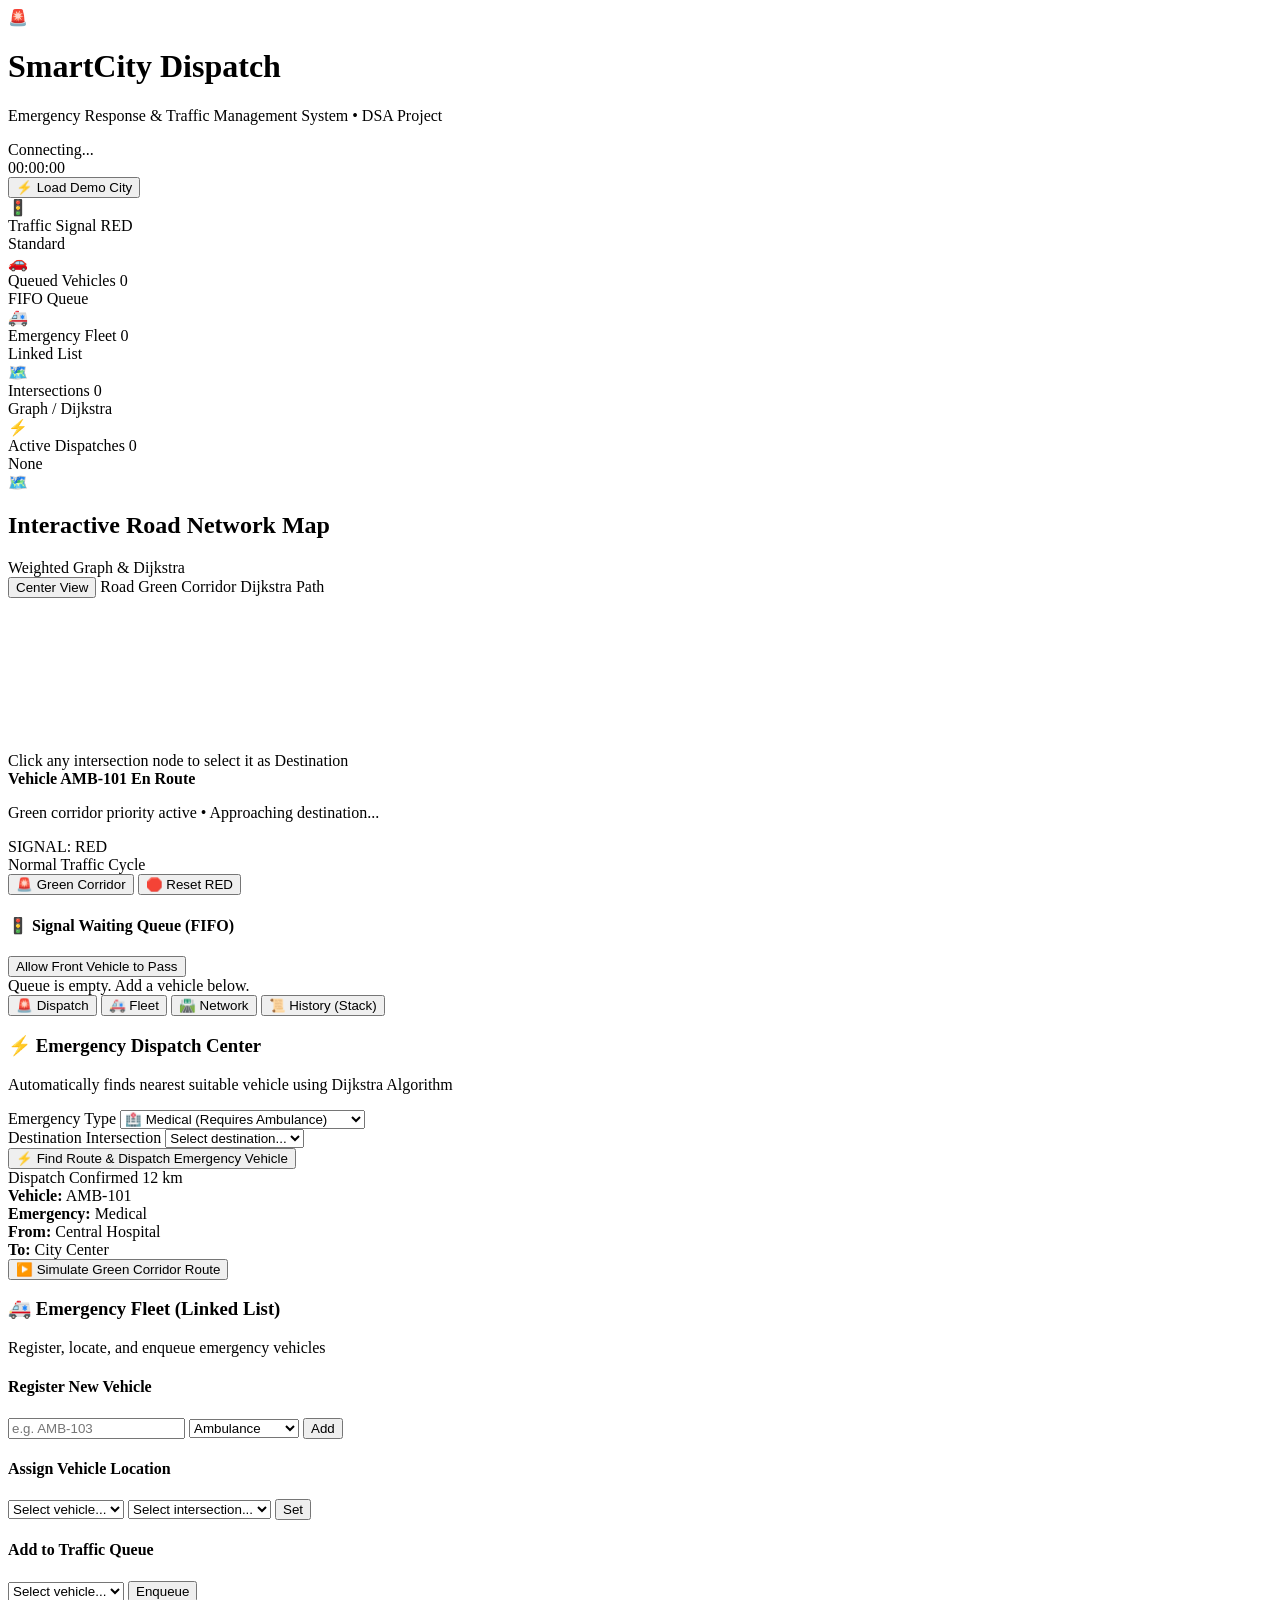
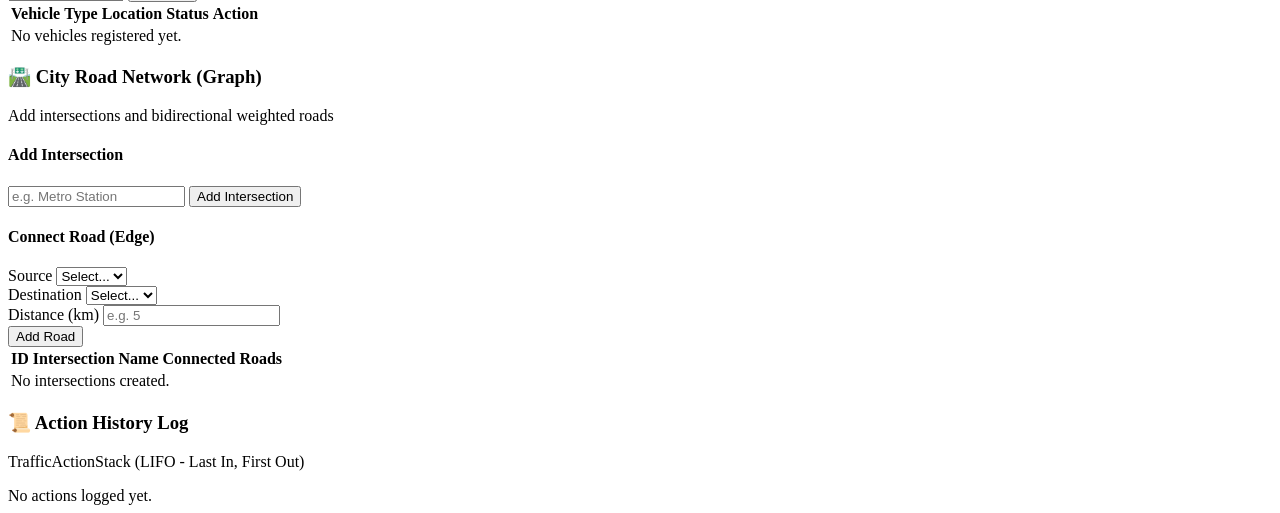
==== frontend/index.html @ 5e9692a7 "Add frontend HTML structure" ====
<!DOCTYPE html>
<html lang="en">
<head>
  <meta charset="UTF-8">
  <meta name="viewport" content="width=device-width, initial-scale=1.0">
  <title>Smart City Emergency Response & Traffic Management</title>
  <link rel="stylesheet" href="style.css">
  <link rel="preconnect" href="https://fonts.googleapis.com">
  <link rel="preconnect" href="https://fonts.gstatic.com" crossorigin>
  <link href="https://fonts.googleapis.com/css2?family=Inter:wght@300;400;500;600;700;800&family=JetBrains+Mono:wght@400;500;700&display=swap" rel="stylesheet">
</head>
<body>
  <!-- Header Bar -->
  <header class="navbar">
    <div class="nav-brand">
      <div class="logo-icon">🚨</div>
      <div>
        <h1>SmartCity Dispatch</h1>
        <p class="subtitle">Emergency Response & Traffic Management System • DSA Project</p>
      </div>
    </div>

    <div class="nav-stats">
      <div class="stat-pill" id="backendPill">
        <span class="status-dot online" id="statusDot"></span>
        <span id="backendStatus">Connecting...</span>
      </div>
      <div class="live-clock" id="liveClock">00:00:00</div>
      <button class="btn btn-sm btn-outline" id="loadSampleBtn" title="Preload sample city with 7 intersections & 4 vehicles">
        ⚡ Load Demo City
      </button>
    </div>
  </header>

  <!-- Top KPI Cards -->
  <section class="kpi-strip">
    <div class="kpi-card">
      <div class="kpi-icon signal-icon" id="kpiSignalIcon">🚦</div>
      <div class="kpi-data">
        <span class="kpi-label">Traffic Signal</span>
        <span class="kpi-value" id="kpiSignalValue">RED</span>
      </div>
      <div class="kpi-badge" id="kpiSignalBadge">Standard</div>
    </div>

    <div class="kpi-card">
      <div class="kpi-icon">🚗</div>
      <div class="kpi-data">
        <span class="kpi-label">Queued Vehicles</span>
        <span class="kpi-value" id="kpiQueueCount">0</span>
      </div>
      <div class="kpi-badge info">FIFO Queue</div>
    </div>

    <div class="kpi-card">
      <div class="kpi-icon">🚑</div>
      <div class="kpi-data">
        <span class="kpi-label">Emergency Fleet</span>
        <span class="kpi-value" id="kpiFleetCount">0</span>
      </div>
      <div class="kpi-badge success">Linked List</div>
    </div>

    <div class="kpi-card">
      <div class="kpi-icon">🗺️</div>
      <div class="kpi-data">
        <span class="kpi-label">Intersections</span>
        <span class="kpi-value" id="kpiIntersectionsCount">0</span>
      </div>
      <div class="kpi-badge warning">Graph / Dijkstra</div>
    </div>

    <div class="kpi-card">
      <div class="kpi-icon">⚡</div>
      <div class="kpi-data">
        <span class="kpi-label">Active Dispatches</span>
        <span class="kpi-value" id="kpiDispatchesCount">0</span>
      </div>
      <div class="kpi-badge danger" id="kpiDispatchBadge">None</div>
    </div>
  </section>

  <!-- Main Container -->
  <main class="main-layout">
    <!-- Left Column: Interactive City Graph Canvas -->
    <section class="map-section card">
      <div class="card-header">
        <div class="card-title">
          <span class="header-icon">🗺️</span>
          <h2>Interactive Road Network Map</h2>
          <span class="chip chip-graph">Weighted Graph & Dijkstra</span>
        </div>
        <div class="map-controls">
          <button class="btn btn-xs btn-outline" id="resetMapZoomBtn" title="Reset Map View">Center View</button>
          <span class="legend-item"><span class="legend-color normal-road"></span> Road</span>
          <span class="legend-item"><span class="legend-color corridor-road"></span> Green Corridor</span>
          <span class="legend-item"><span class="legend-color shortest-road"></span> Dijkstra Path</span>
        </div>
      </div>

      <div class="canvas-wrapper">
        <canvas id="cityCanvas"></canvas>
        <div class="canvas-overlay" id="canvasOverlay">
          <div class="overlay-pill">Click any intersection node to select it as Destination</div>
        </div>
        <!-- Active Simulation Floating Banner -->
        <div class="sim-banner hidden" id="simBanner">
          <div class="sim-banner-content">
            <span class="spinner"></span>
            <div>
              <strong id="simVehicleTitle">Vehicle AMB-101 En Route</strong>
              <p id="simStatusSub">Green corridor priority active • Approaching destination...</p>
            </div>
          </div>
          <div class="sim-progress-bar">
            <div class="sim-progress-fill" id="simProgressFill"></div>
          </div>
        </div>
      </div>

      <!-- Traffic Signal & Queue Control Strip underneath Map -->
      <div class="signal-queue-strip">
        <div class="traffic-light-box">
          <div class="light-housing">
            <div class="light red" id="lightRed"></div>
            <div class="light yellow" id="lightYellow"></div>
            <div class="light green" id="lightGreen"></div>
          </div>
          <div class="light-info">
            <div class="light-state-title" id="lightStateText">SIGNAL: RED</div>
            <div class="light-state-sub" id="lightStateSub">Normal Traffic Cycle</div>
            <div class="btn-group-sm">
              <button class="btn btn-xs btn-success" id="givePriorityBtn">🚨 Green Corridor</button>
              <button class="btn btn-xs btn-danger" id="resetSignalBtn">🛑 Reset RED</button>
            </div>
          </div>
        </div>

        <div class="queue-display-box">
          <div class="queue-header">
            <h4>🚦 Signal Waiting Queue (FIFO)</h4>
            <button class="btn btn-xs btn-primary" id="dequeueBtn">Allow Front Vehicle to Pass</button>
          </div>
          <div class="queue-track" id="queueTrack">
            <div class="queue-empty-msg">Queue is empty. Add a vehicle below.</div>
          </div>
        </div>
      </div>
    </section>

    <!-- Right Column: Operations Panel -->
    <aside class="control-panel">
      <!-- Tab Navigation -->
      <nav class="tabs-nav">
        <button class="tab-btn active" data-tab="tab-dispatch">
          <span class="tab-icon">🚨</span> Dispatch
        </button>
        <button class="tab-btn" data-tab="tab-vehicles">
          <span class="tab-icon">🚑</span> Fleet
        </button>
        <button class="tab-btn" data-tab="tab-network">
          <span class="tab-icon">🛣️</span> Network
        </button>
        <button class="tab-btn" data-tab="tab-history">
          <span class="tab-icon">📜</span> History (Stack)
        </button>
      </nav>

      <!-- Tab 1: Emergency Dispatch -->
      <div class="tab-content active" id="tab-dispatch">
        <div class="card panel-card">
          <div class="panel-header">
            <h3>⚡ Emergency Dispatch Center</h3>
            <p>Automatically finds nearest suitable vehicle using Dijkstra Algorithm</p>
          </div>

          <form id="dispatchForm" class="control-form">
            <div class="form-group">
              <label for="emergencyTypeSelect">Emergency Type</label>
              <select id="emergencyTypeSelect" class="form-input" required>
                <option value="Medical">🏥 Medical (Requires Ambulance)</option>
                <option value="Fire">🔥 Fire (Requires Fire Engine)</option>
                <option value="Rescue">🛟 Rescue (Requires Rescue Squad)</option>
              </select>
            </div>

            <div class="form-group">
              <label for="dispatchDestSelect">Destination Intersection</label>
              <select id="dispatchDestSelect" class="form-input" required>
                <option value="">Select destination...</option>
              </select>
            </div>

            <button type="submit" class="btn btn-primary btn-block" id="btnDispatch">
              ⚡ Find Route & Dispatch Emergency Vehicle
            </button>
          </form>

          <!-- Dispatch Result Box -->
          <div class="dispatch-result-box hidden" id="dispatchResultBox">
            <div class="result-header">
              <span class="badge badge-success">Dispatch Confirmed</span>
              <span class="result-dist" id="resultDistance">12 km</span>
            </div>
            <div class="result-details">
              <div><strong>Vehicle:</strong> <span id="resultVehicle">AMB-101</span></div>
              <div><strong>Emergency:</strong> <span id="resultEmergencyType">Medical</span></div>
              <div><strong>From:</strong> <span id="resultSource">Central Hospital</span></div>
              <div><strong>To:</strong> <span id="resultDest">City Center</span></div>
            </div>
            <div class="route-path-flow" id="resultPathFlow">
              <!-- Path steps rendered dynamically -->
            </div>
            <button class="btn btn-warning btn-block btn-sim" id="btnSimulateRoute">
              ▶️ Simulate Green Corridor Route
            </button>
          </div>
        </div>
      </div>

      <!-- Tab 2: Vehicle Fleet Management -->
      <div class="tab-content" id="tab-vehicles">
        <div class="card panel-card">
          <div class="panel-header">
            <h3>🚑 Emergency Fleet (Linked List)</h3>
            <p>Register, locate, and enqueue emergency vehicles</p>
          </div>

          <!-- Add Vehicle Sub-card -->
          <div class="sub-form-section">
            <h4>Register New Vehicle</h4>
            <form id="addVehicleForm" class="inline-form">
              <input type="text" id="vehicleNumInput" class="form-input" placeholder="e.g. AMB-103" required>
              <select id="vehicleTypeInput" class="form-input" required>
                <option value="Ambulance">Ambulance</option>
                <option value="Fire Engine">Fire Engine</option>
                <option value="Rescue Squad">Rescue Squad</option>
              </select>
              <button type="submit" class="btn btn-primary">Add</button>
            </form>
          </div>

          <!-- Assign Location Sub-card -->
          <div class="sub-form-section">
            <h4>Assign Vehicle Location</h4>
            <form id="setLocationForm" class="inline-form">
              <select id="assignVehicleSelect" class="form-input" required>
                <option value="">Select vehicle...</option>
              </select>
              <select id="assignLocationSelect" class="form-input" required>
                <option value="">Select intersection...</option>
              </select>
              <button type="submit" class="btn btn-outline">Set</button>
            </form>
          </div>

          <!-- Add to Signal Queue -->
          <div class="sub-form-section">
            <h4>Add to Traffic Queue</h4>
            <form id="enqueueForm" class="inline-form">
              <select id="queueVehicleSelect" class="form-input" required>
                <option value="">Select vehicle...</option>
              </select>
              <button type="submit" class="btn btn-outline">Enqueue</button>
            </form>
          </div>

          <!-- Fleet List Table -->
          <div class="table-wrapper">
            <table class="data-table">
              <thead>
                <tr>
                  <th>Vehicle</th>
                  <th>Type</th>
                  <th>Location</th>
                  <th>Status</th>
                  <th>Action</th>
                </tr>
              </thead>
              <tbody id="fleetTableBody">
                <tr><td colspan="5" class="text-center">No vehicles registered yet.</td></tr>
              </tbody>
            </table>
          </div>
        </div>
      </div>

      <!-- Tab 3: Road Network Builder -->
      <div class="tab-content" id="tab-network">
        <div class="card panel-card">
          <div class="panel-header">
            <h3>🛣️ City Road Network (Graph)</h3>
            <p>Add intersections and bidirectional weighted roads</p>
          </div>

          <!-- Add Intersection -->
          <div class="sub-form-section">
            <h4>Add Intersection</h4>
            <form id="addIntersectionForm" class="inline-form">
              <input type="text" id="intersectionNameInput" class="form-input" placeholder="e.g. Metro Station" required>
              <button type="submit" class="btn btn-primary">Add Intersection</button>
            </form>
          </div>

          <!-- Add Road -->
          <div class="sub-form-section">
            <h4>Connect Road (Edge)</h4>
            <form id="addRoadForm" class="control-form">
              <div class="form-row">
                <div class="form-group col-half">
                  <label>Source</label>
                  <select id="roadSourceSelect" class="form-input" required>
                    <option value="">Select...</option>
                  </select>
                </div>
                <div class="form-group col-half">
                  <label>Destination</label>
                  <select id="roadDestSelect" class="form-input" required>
                    <option value="">Select...</option>
                  </select>
                </div>
              </div>
              <div class="form-group">
                <label>Distance (km)</label>
                <input type="number" id="roadDistInput" class="form-input" placeholder="e.g. 5" min="1" required>
              </div>
              <button type="submit" class="btn btn-outline btn-block">Add Road</button>
            </form>
          </div>

          <!-- Intersections & Roads List -->
          <div class="table-wrapper">
            <table class="data-table">
              <thead>
                <tr>
                  <th>ID</th>
                  <th>Intersection Name</th>
                  <th>Connected Roads</th>
                </tr>
              </thead>
              <tbody id="intersectionsTableBody">
                <tr><td colspan="3" class="text-center">No intersections created.</td></tr>
              </tbody>
            </table>
          </div>
        </div>
      </div>

      <!-- Tab 4: Action History (Stack) -->
      <div class="tab-content" id="tab-history">
        <div class="card panel-card">
          <div class="panel-header">
            <h3>📜 Action History Log</h3>
            <p>TrafficActionStack (LIFO - Last In, First Out)</p>
          </div>
          <div class="history-list" id="historyList">
            <div class="history-empty">No actions logged yet.</div>
          </div>
        </div>
      </div>
    </aside>
  </main>

  <!-- Notification Toast -->
  <div class="toast-container" id="toastContainer"></div>

  <script src="app.js"></script>
</body>
</html>
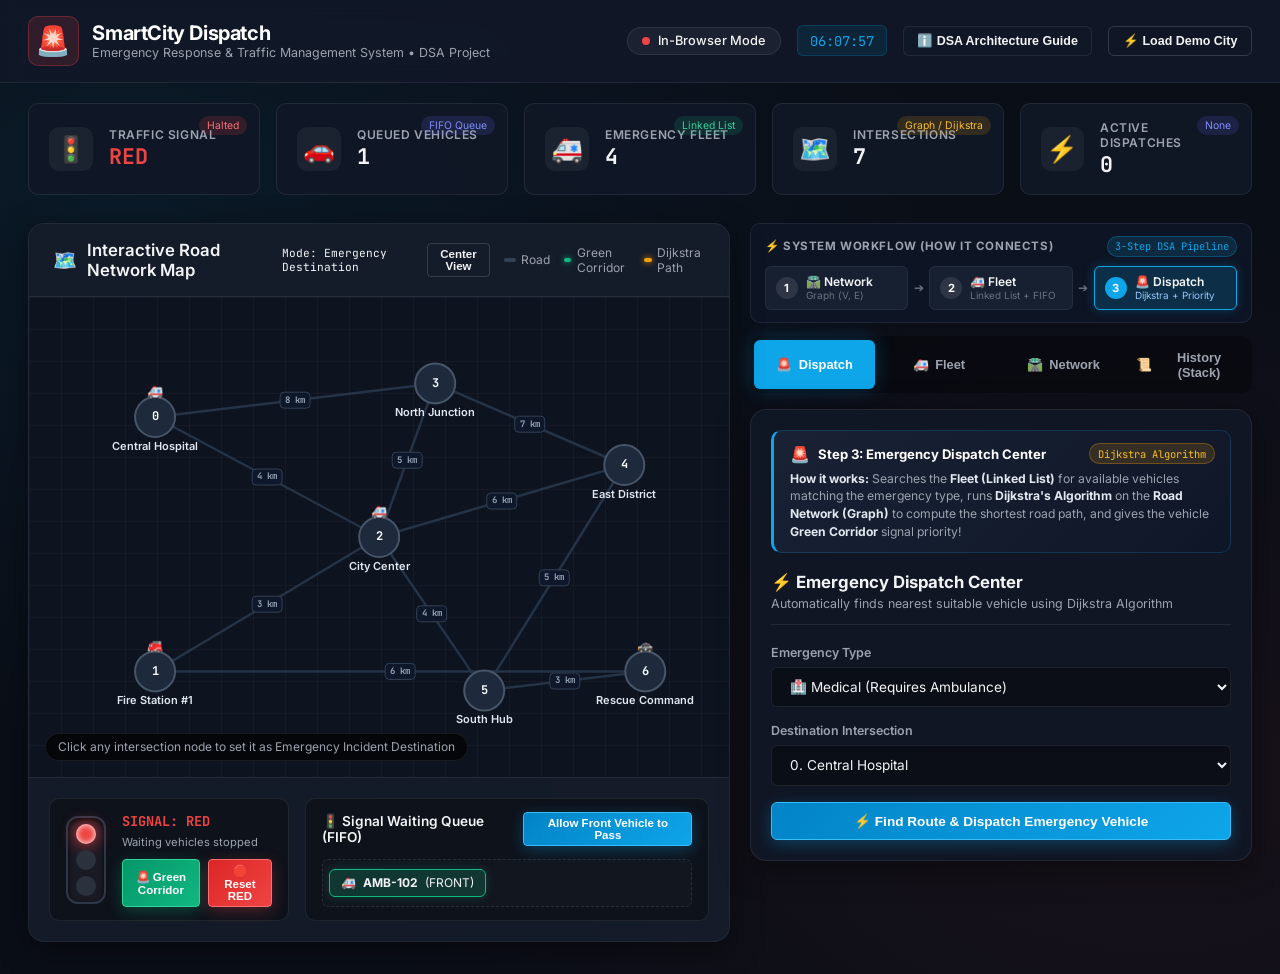
==== commit c2cc314c: "Update frontend and backend files" ====
--- a/frontend/index.html
+++ b/frontend/index.html
@@ -26,6 +26,9 @@
         <span id="backendStatus">Connecting...</span>
       </div>
       <div class="live-clock" id="liveClock">00:00:00</div>
+      <button class="btn btn-sm btn-info" id="openDsaGuideBtn" title="View Data Structures & Algorithms Architectural Guide">
+        ℹ️ DSA Architecture Guide
+      </button>
       <button class="btn btn-sm btn-outline" id="loadSampleBtn" title="Preload sample city with 7 intersections & 4 vehicles">
         ⚡ Load Demo City
       </button>
@@ -88,7 +91,7 @@
         <div class="card-title">
           <span class="header-icon">🗺️</span>
           <h2>Interactive Road Network Map</h2>
-          <span class="chip chip-graph">Weighted Graph & Dijkstra</span>
+          <span class="chip chip-graph" id="mapModeBadge">Mode: Incident Destination</span>
         </div>
         <div class="map-controls">
           <button class="btn btn-xs btn-outline" id="resetMapZoomBtn" title="Reset Map View">Center View</button>
@@ -101,7 +104,7 @@
       <div class="canvas-wrapper">
         <canvas id="cityCanvas"></canvas>
         <div class="canvas-overlay" id="canvasOverlay">
-          <div class="overlay-pill">Click any intersection node to select it as Destination</div>
+          <div class="overlay-pill" id="overlayText">Click any intersection node to select it as Destination</div>
         </div>
         <!-- Active Simulation Floating Banner -->
         <div class="sim-banner hidden" id="simBanner">
@@ -150,6 +153,39 @@
 
     <!-- Right Column: Operations Panel -->
     <aside class="control-panel">
+      <!-- System Workflow Pipeline (DSA Lifecycle Stepper) -->
+      <div class="pipeline-container">
+        <div class="pipeline-header">
+          <span class="pipeline-title">⚡ SYSTEM WORKFLOW (HOW IT CONNECTS)</span>
+          <span class="pipeline-badge">3-Step DSA Pipeline</span>
+        </div>
+        <div class="system-pipeline-strip">
+          <div class="pipeline-step" data-step="tab-network" title="Step 1: Construct the Road Network (Graph & Edges)">
+            <span class="step-num">1</span>
+            <div class="step-meta">
+              <span class="step-label">🛣️ Network</span>
+              <span class="step-dsa">Graph (V, E)</span>
+            </div>
+          </div>
+          <div class="pipeline-arrow">➔</div>
+          <div class="pipeline-step" data-step="tab-vehicles" title="Step 2: Register Fleet & Station at Intersections">
+            <span class="step-num">2</span>
+            <div class="step-meta">
+              <span class="step-label">🚑 Fleet</span>
+              <span class="step-dsa">Linked List + FIFO</span>
+            </div>
+          </div>
+          <div class="pipeline-arrow">➔</div>
+          <div class="pipeline-step active" data-step="tab-dispatch" title="Step 3: Route Nearest Vehicle using Dijkstra & Green Corridor">
+            <span class="step-num">3</span>
+            <div class="step-meta">
+              <span class="step-label">🚨 Dispatch</span>
+              <span class="step-dsa">Dijkstra + Priority</span>
+            </div>
+          </div>
+        </div>
+      </div>
+
       <!-- Tab Navigation -->
       <nav class="tabs-nav">
         <button class="tab-btn active" data-tab="tab-dispatch">
@@ -169,6 +205,18 @@
       <!-- Tab 1: Emergency Dispatch -->
       <div class="tab-content active" id="tab-dispatch">
         <div class="card panel-card">
+          <!-- DSA Concept Explainer -->
+          <div class="concept-banner">
+            <div class="concept-header">
+              <span class="concept-icon">🚨</span>
+              <strong>Step 3: Emergency Dispatch Center</strong>
+              <span class="concept-tag tag-dijkstra">Dijkstra Algorithm</span>
+            </div>
+            <p class="concept-text">
+              <strong>How it works:</strong> Searches the <strong>Fleet (Linked List)</strong> for available vehicles matching the emergency type, runs <strong>Dijkstra's Algorithm</strong> on the <strong>Road Network (Graph)</strong> to compute the shortest road path, and gives the vehicle <strong>Green Corridor</strong> signal priority!
+            </p>
+          </div>
+
           <div class="panel-header">
             <h3>⚡ Emergency Dispatch Center</h3>
             <p>Automatically finds nearest suitable vehicle using Dijkstra Algorithm</p>
@@ -187,7 +235,7 @@
             <div class="form-group">
               <label for="dispatchDestSelect">Destination Intersection</label>
               <select id="dispatchDestSelect" class="form-input" required>
-                <option value="">Select destination...</option>
+                <option value="">Select destination (or click node on map)...</option>
               </select>
             </div>
 
@@ -221,6 +269,18 @@
       <!-- Tab 2: Vehicle Fleet Management -->
       <div class="tab-content" id="tab-vehicles">
         <div class="card panel-card">
+          <!-- DSA Concept Explainer -->
+          <div class="concept-banner">
+            <div class="concept-header">
+              <span class="concept-icon">🚑</span>
+              <strong>Step 2: Emergency Fleet Management</strong>
+              <span class="concept-tag tag-list">Linked List & FIFO Queue</span>
+            </div>
+            <p class="concept-text">
+              <strong>How it works:</strong> Emergency vehicles are stored in a <strong>Linked List</strong>. Before vehicles can be dispatched, they must be <strong>stationed at an intersection</strong> on the road network! You can also place vehicles in the <strong>FIFO Signal Queue</strong> to test traffic delays.
+            </p>
+          </div>
+
           <div class="panel-header">
             <h3>🚑 Emergency Fleet (Linked List)</h3>
             <p>Register, locate, and enqueue emergency vehicles</p>
@@ -242,7 +302,10 @@
 
           <!-- Assign Location Sub-card -->
           <div class="sub-form-section">
-            <h4>Assign Vehicle Location</h4>
+            <div class="section-title-row">
+              <h4>Station Vehicle at Intersection</h4>
+              <span class="map-hint-pill">💡 Or click node on map</span>
+            </div>
             <form id="setLocationForm" class="inline-form">
               <select id="assignVehicleSelect" class="form-input" required>
                 <option value="">Select vehicle...</option>
@@ -288,6 +351,18 @@
       <!-- Tab 3: Road Network Builder -->
       <div class="tab-content" id="tab-network">
         <div class="card panel-card">
+          <!-- DSA Concept Explainer -->
+          <div class="concept-banner">
+            <div class="concept-header">
+              <span class="concept-icon">🛣️</span>
+              <strong>Step 1: City Road Network (Graph)</strong>
+              <span class="concept-tag tag-graph">Weighted Graph G = (V, E)</span>
+            </div>
+            <p class="concept-text">
+              <strong>How it works:</strong> Intersections are <strong>Vertices (V)</strong> and roads are <strong>Weighted Edges (E)</strong> with distance in km. Connect roads below OR <strong>click any two nodes on the interactive map</strong> to connect them!
+            </p>
+          </div>
+
           <div class="panel-header">
             <h3>🛣️ City Road Network (Graph)</h3>
             <p>Add intersections and bidirectional weighted roads</p>
@@ -295,53 +370,89 @@
 
           <!-- Add Intersection -->
           <div class="sub-form-section">
-            <h4>Add Intersection</h4>
+            <h4>1. Add Intersection (Node)</h4>
             <form id="addIntersectionForm" class="inline-form">
-              <input type="text" id="intersectionNameInput" class="form-input" placeholder="e.g. Metro Station" required>
+              <input type="text" id="intersectionNameInput" class="form-input" placeholder="e.g. Metro Airport" required>
               <button type="submit" class="btn btn-primary">Add Intersection</button>
             </form>
           </div>
 
-          <!-- Add Road -->
-          <div class="sub-form-section">
-            <h4>Connect Road (Edge)</h4>
+          <!-- Add Road (Edge) -->
+          <div class="sub-form-section">
+            <div class="section-title-row">
+              <h4>2. Connect Road (Edge)</h4>
+              <span class="map-hint-pill">💡 Or click 2 nodes on map</span>
+            </div>
+
+            <!-- Active Map Selection Feedback Pill -->
+            <div class="connect-selection-pill" id="connectSelectionPill">
+              <span class="pill-dot" id="pillDot"></span>
+              <span id="connectSelectionText">Click a node on the map to select Road Source, or use dropdowns below.</span>
+              <button type="button" class="btn-clear-selection hidden" id="btnClearMapSelection" title="Cancel selection">✕</button>
+            </div>
+
             <form id="addRoadForm" class="control-form">
               <div class="form-row">
                 <div class="form-group col-half">
-                  <label>Source</label>
+                  <label for="roadSourceSelect">Source Node</label>
                   <select id="roadSourceSelect" class="form-input" required>
-                    <option value="">Select...</option>
+                    <option value="">Select source...</option>
                   </select>
                 </div>
                 <div class="form-group col-half">
-                  <label>Destination</label>
+                  <label for="roadDestSelect">Destination Node</label>
                   <select id="roadDestSelect" class="form-input" required>
-                    <option value="">Select...</option>
+                    <option value="">Select destination...</option>
                   </select>
                 </div>
               </div>
               <div class="form-group">
-                <label>Distance (km)</label>
+                <label for="roadDistInput">Distance (km)</label>
                 <input type="number" id="roadDistInput" class="form-input" placeholder="e.g. 5" min="1" required>
               </div>
-              <button type="submit" class="btn btn-outline btn-block">Add Road</button>
+              <button type="submit" class="btn btn-primary btn-block" id="btnConnectRoad">
+                🔗 Connect Road (Add Edge)
+              </button>
             </form>
           </div>
 
-          <!-- Intersections & Roads List -->
-          <div class="table-wrapper">
-            <table class="data-table">
-              <thead>
-                <tr>
-                  <th>ID</th>
-                  <th>Intersection Name</th>
-                  <th>Connected Roads</th>
-                </tr>
-              </thead>
-              <tbody id="intersectionsTableBody">
-                <tr><td colspan="3" class="text-center">No intersections created.</td></tr>
-              </tbody>
-            </table>
+          <!-- Dual Tables: Intersections & Existing Roads -->
+          <div class="sub-form-section">
+            <h4 class="table-section-title">Intersections (Graph Vertices)</h4>
+            <div class="table-wrapper">
+              <table class="data-table">
+                <thead>
+                  <tr>
+                    <th>ID</th>
+                    <th>Intersection Name</th>
+                    <th>Connected Neighbors</th>
+                  </tr>
+                </thead>
+                <tbody id="intersectionsTableBody">
+                  <tr><td colspan="3" class="text-center">No intersections created.</td></tr>
+                </tbody>
+              </table>
+            </div>
+          </div>
+
+          <!-- Existing Roads Table -->
+          <div class="sub-form-section">
+            <h4 class="table-section-title">Existing Roads (Graph Weighted Edges)</h4>
+            <div class="table-wrapper" id="roadsTableWrapper">
+              <table class="data-table">
+                <thead>
+                  <tr>
+                    <th>Segment</th>
+                    <th>Distance</th>
+                    <th>Direction</th>
+                    <th>Action</th>
+                  </tr>
+                </thead>
+                <tbody id="roadsTableBody">
+                  <tr><td colspan="4" class="text-center">No roads connected yet.</td></tr>
+                </tbody>
+              </table>
+            </div>
           </div>
         </div>
       </div>
@@ -349,6 +460,18 @@
       <!-- Tab 4: Action History (Stack) -->
       <div class="tab-content" id="tab-history">
         <div class="card panel-card">
+          <!-- DSA Concept Explainer -->
+          <div class="concept-banner">
+            <div class="concept-header">
+              <span class="concept-icon">📜</span>
+              <strong>Action History Log (Stack)</strong>
+              <span class="concept-tag tag-stack">LIFO Stack (push / pop)</span>
+            </div>
+            <p class="concept-text">
+              <strong>How it works:</strong> All city operations (adding roads, registering vehicles, queuing signals, emergency dispatches) are pushed onto a <strong>LIFO (Last-In, First-Out) Stack</strong> for real-time audit trailing.
+            </p>
+          </div>
+
           <div class="panel-header">
             <h3>📜 Action History Log</h3>
             <p>TrafficActionStack (LIFO - Last In, First Out)</p>
@@ -364,6 +487,111 @@
   <!-- Notification Toast -->
   <div class="toast-container" id="toastContainer"></div>
 
+  <!-- DSA Architecture & Workflow Modal -->
+  <div class="modal-backdrop hidden" id="dsaGuideModal">
+    <div class="modal-card">
+      <div class="modal-header">
+        <div class="modal-title-wrap">
+          <span class="modal-icon">🏛️</span>
+          <div>
+            <h3>Smart City System Architecture & DSA Guide</h3>
+            <p>How Dispatch, Fleet, and Road Network work together</p>
+          </div>
+        </div>
+        <button class="modal-close-btn" id="closeModalBtn" title="Close Guide">✕</button>
+      </div>
+
+      <div class="modal-body">
+        <!-- Visual Workflow Diagram -->
+        <div class="modal-section">
+          <h4>🔄 Complete Emergency Response Workflow</h4>
+          <div class="dsa-flow-diagram">
+            <div class="flow-box box-step1">
+              <div class="box-badge">Step 1</div>
+              <strong>🛣️ Road Network</strong>
+              <span class="box-dsa">Graph G=(V, E)</span>
+              <p>Defines city topology. Intersections (Vertices) connected by Roads (Weighted Edges).</p>
+            </div>
+            <div class="flow-arrow">➔</div>
+            <div class="flow-box box-step2">
+              <div class="box-badge">Step 2</div>
+              <strong>🚑 Emergency Fleet</strong>
+              <span class="box-dsa">Linked List + FIFO Queue</span>
+              <p>Vehicles (Ambulances, Fire, Rescue) registered and stationed at graph nodes.</p>
+            </div>
+            <div class="flow-arrow">➔</div>
+            <div class="flow-box box-step3">
+              <div class="box-badge">Step 3</div>
+              <strong>🚨 Dispatch Engine</strong>
+              <span class="box-dsa">Dijkstra Shortest Path</span>
+              <p>Finds closest vehicle to incident, activates Green Corridor, and animates route.</p>
+            </div>
+          </div>
+        </div>
+
+        <!-- 5 Core DSA Structures -->
+        <div class="modal-section">
+          <h4>📚 Data Structures & Algorithms Used</h4>
+          <div class="dsa-grid">
+            <div class="dsa-card">
+              <div class="dsa-card-header">
+                <span class="dsa-card-icon">🗺️</span>
+                <strong>Weighted Graph</strong>
+              </div>
+              <p>Adjacency List representing intersections as vertices ($V$) and bidirectional roads as edges ($E$) with distance weights.</p>
+              <div class="dsa-class-badge">Class: RoadNetwork</div>
+            </div>
+
+            <div class="dsa-card">
+              <div class="dsa-card-header">
+                <span class="dsa-card-icon">⚡</span>
+                <strong>Dijkstra's Algorithm</strong>
+              </div>
+              <p>Min-Priority Queue based shortest path algorithm ($O((V+E)\log V)$) to calculate fastest route to emergency.</p>
+              <div class="dsa-class-badge">Class: ShortestPath</div>
+            </div>
+
+            <div class="dsa-card">
+              <div class="dsa-card-header">
+                <span class="dsa-card-icon">🚑</span>
+                <strong>Singly Linked List</strong>
+              </div>
+              <p>Dynamic vehicle registration, searching by number/type, insertion, and deletion with zero fixed-size limits.</p>
+              <div class="dsa-class-badge">Class: EmergencyVehicleList</div>
+            </div>
+
+            <div class="dsa-card">
+              <div class="dsa-card-header">
+                <span class="dsa-card-icon">🚦</span>
+                <strong>FIFO Queue</strong>
+              </div>
+              <p>First-In-First-Out waiting queue at traffic intersections. Front vehicle passes when signal turns green.</p>
+              <div class="dsa-class-badge">Class: TrafficQueue</div>
+            </div>
+
+            <div class="dsa-card">
+              <div class="dsa-card-header">
+                <span class="dsa-card-icon">📜</span>
+                <strong>LIFO Stack</strong>
+              </div>
+              <p>Last-In-First-Out audit log tracking all user and emergency operations in reverse chronological order.</p>
+              <div class="dsa-class-badge">Class: TrafficActionStack</div>
+            </div>
+
+            <div class="dsa-card">
+              <div class="dsa-card-header">
+                <span class="dsa-card-icon">🚨</span>
+                <strong>Green Corridor</strong>
+              </div>
+              <p>Dynamic traffic signal preemption that turns lights GREEN along the emergency route to prevent queue delays.</p>
+              <div class="dsa-class-badge">Class: TrafficSimulation</div>
+            </div>
+          </div>
+        </div>
+      </div>
+    </div>
+  </div>
+
   <script src="app.js"></script>
 </body>
 </html>
--- a/frontend/style.css
+++ b/frontend/style.css
@@ -0,0 +1,1480 @@
+/* ==========================================================================
+   SMART CITY EMERGENCY RESPONSE SYSTEM - STYLESHEET
+   High-tech Smart City Command Dashboard Theme
+   ========================================================================== */
+
+:root {
+  --bg-primary: #0a0e17;
+  --bg-secondary: #111827;
+  --bg-card: rgba(17, 24, 39, 0.85);
+  --bg-card-hover: rgba(31, 41, 55, 0.9);
+  --border-color: rgba(255, 255, 255, 0.08);
+  --border-focus: #06b6d4;
+
+  --text-main: #f3f4f6;
+  --text-muted: #9ca3af;
+  --text-dim: #6b7280;
+
+  --color-primary: #0ea5e9;
+  --color-primary-glow: rgba(14, 165, 233, 0.3);
+  --color-success: #10b981;
+  --color-success-glow: rgba(16, 185, 129, 0.35);
+  --color-warning: #f59e0b;
+  --color-danger: #ef4444;
+  --color-danger-glow: rgba(239, 68, 68, 0.4);
+  --color-info: #6366f1;
+
+  --font-main: 'Inter', -apple-system, BlinkMacSystemFont, sans-serif;
+  --font-mono: 'JetBrains Mono', monospace;
+
+  --radius-sm: 6px;
+  --radius-md: 10px;
+  --radius-lg: 16px;
+  --radius-full: 9999px;
+
+  --shadow-card: 0 8px 32px 0 rgba(0, 0, 0, 0.4);
+  --shadow-glow: 0 0 20px rgba(14, 165, 233, 0.25);
+  --transition: all 0.2s cubic-bezier(0.4, 0, 0.2, 1);
+}
+
+* {
+  margin: 0;
+  padding: 0;
+  box-sizing: border-box;
+}
+
+body {
+  font-family: var(--font-main);
+  background-color: var(--bg-primary);
+  background-image: 
+    radial-gradient(at 10% 20%, rgba(14, 165, 233, 0.08) 0px, transparent 50%),
+    radial-gradient(at 90% 80%, rgba(239, 68, 68, 0.06) 0px, transparent 50%);
+  color: var(--text-main);
+  min-height: 100vh;
+  display: flex;
+  flex-direction: column;
+  overflow-x: hidden;
+}
+
+/* Header & Navbar */
+.navbar {
+  display: flex;
+  justify-content: space-between;
+  align-items: center;
+  padding: 1rem 1.75rem;
+  background: rgba(17, 24, 39, 0.9);
+  backdrop-filter: blur(12px);
+  border-bottom: 1px solid var(--border-color);
+  position: sticky;
+  top: 0;
+  z-index: 100;
+}
+
+.nav-brand {
+  display: flex;
+  align-items: center;
+  gap: 0.85rem;
+}
+
+.logo-icon {
+  font-size: 1.8rem;
+  background: rgba(239, 68, 68, 0.15);
+  border: 1px solid rgba(239, 68, 68, 0.3);
+  padding: 0.4rem;
+  border-radius: var(--radius-md);
+  display: flex;
+  align-items: center;
+  justify-content: center;
+}
+
+.navbar h1 {
+  font-size: 1.25rem;
+  font-weight: 700;
+  letter-spacing: -0.02em;
+  background: linear-gradient(135deg, #ffffff 40%, #93c5fd 100%);
+  -webkit-background-clip: text;
+  -webkit-text-fill-color: transparent;
+}
+
+.navbar .subtitle {
+  font-size: 0.78rem;
+  color: var(--text-muted);
+}
+
+.nav-stats {
+  display: flex;
+  align-items: center;
+  gap: 1rem;
+}
+
+.stat-pill {
+  display: flex;
+  align-items: center;
+  gap: 0.5rem;
+  background: rgba(255, 255, 255, 0.05);
+  border: 1px solid var(--border-color);
+  padding: 0.35rem 0.85rem;
+  border-radius: var(--radius-full);
+  font-size: 0.8rem;
+  font-weight: 500;
+}
+
+.status-dot {
+  width: 8px;
+  height: 8px;
+  border-radius: 50%;
+  background: var(--color-danger);
+}
+
+.status-dot.online {
+  background: var(--color-success);
+  box-shadow: 0 0 8px var(--color-success);
+}
+
+.live-clock {
+  font-family: var(--font-mono);
+  font-size: 0.85rem;
+  color: var(--color-primary);
+  background: rgba(14, 165, 233, 0.1);
+  border: 1px solid rgba(14, 165, 233, 0.2);
+  padding: 0.35rem 0.75rem;
+  border-radius: var(--radius-sm);
+}
+
+/* KPI Top Strip */
+.kpi-strip {
+  display: grid;
+  grid-template-columns: repeat(auto-fit, minmax(200px, 1fr));
+  gap: 1rem;
+  padding: 1.25rem 1.75rem 0.5rem 1.75rem;
+}
+
+.kpi-card {
+  background: var(--bg-card);
+  border: 1px solid var(--border-color);
+  border-radius: var(--radius-md);
+  padding: 1rem 1.25rem;
+  display: flex;
+  align-items: center;
+  gap: 1rem;
+  position: relative;
+  transition: var(--transition);
+}
+
+.kpi-card:hover {
+  background: var(--bg-card-hover);
+  border-color: rgba(255, 255, 255, 0.15);
+  transform: translateY(-2px);
+}
+
+.kpi-icon {
+  font-size: 1.6rem;
+  background: rgba(255, 255, 255, 0.05);
+  width: 44px;
+  height: 44px;
+  display: flex;
+  align-items: center;
+  justify-content: center;
+  border-radius: var(--radius-md);
+}
+
+.kpi-data {
+  display: flex;
+  flex-direction: column;
+}
+
+.kpi-label {
+  font-size: 0.75rem;
+  color: var(--text-muted);
+  text-transform: uppercase;
+  letter-spacing: 0.05em;
+  font-weight: 600;
+}
+
+.kpi-value {
+  font-size: 1.35rem;
+  font-weight: 700;
+  font-family: var(--font-mono);
+}
+
+.kpi-badge {
+  position: absolute;
+  top: 0.75rem;
+  right: 0.75rem;
+  font-size: 0.65rem;
+  padding: 0.2rem 0.5rem;
+  border-radius: var(--radius-full);
+  background: rgba(255, 255, 255, 0.08);
+  color: var(--text-muted);
+}
+
+.kpi-badge.success { background: rgba(16, 185, 129, 0.15); color: #34d399; }
+.kpi-badge.info { background: rgba(99, 102, 241, 0.15); color: #818cf8; }
+.kpi-badge.warning { background: rgba(245, 158, 11, 0.15); color: #fbbf24; }
+.kpi-badge.danger { background: rgba(239, 68, 68, 0.15); color: #f87171; }
+
+/* Main Split Layout */
+.main-layout {
+  display: grid;
+  grid-template-columns: 1.4fr 1fr;
+  gap: 1.25rem;
+  padding: 1.25rem 1.75rem 2rem 1.75rem;
+  flex: 1;
+}
+
+@media (max-width: 1100px) {
+  .main-layout {
+    grid-template-columns: 1fr;
+  }
+}
+
+/* Card Container */
+.card {
+  background: var(--bg-card);
+  border: 1px solid var(--border-color);
+  border-radius: var(--radius-lg);
+  box-shadow: var(--shadow-card);
+  backdrop-filter: blur(12px);
+  display: flex;
+  flex-direction: column;
+  overflow: hidden;
+}
+
+.card-header {
+  display: flex;
+  justify-content: space-between;
+  align-items: center;
+  padding: 1rem 1.5rem;
+  border-bottom: 1px solid var(--border-color);
+  background: rgba(255, 255, 255, 0.02);
+}
+
+.card-title {
+  display: flex;
+  align-items: center;
+  gap: 0.6rem;
+}
+
+.card-title h2 {
+  font-size: 1.05rem;
+  font-weight: 600;
+}
+
+.header-icon {
+  font-size: 1.2rem;
+}
+
+.chip {
+  font-size: 0.7rem;
+  font-family: var(--font-mono);
+  padding: 0.2rem 0.55rem;
+  border-radius: var(--radius-full);
+}
+
+.chip-graph {
+  background: rgba(14, 165, 233, 0.15);
+  color: #38bdf8;
+  border: 1px solid rgba(14, 165, 233, 0.25);
+}
+
+/* Canvas Viewport */
+.canvas-wrapper {
+  position: relative;
+  width: 100%;
+  height: 480px;
+  background: #0d131f;
+  background-image: 
+    linear-gradient(rgba(255, 255, 255, 0.03) 1px, transparent 1px),
+    linear-gradient(90deg, rgba(255, 255, 255, 0.03) 1px, transparent 1px);
+  background-size: 32px 32px;
+  overflow: hidden;
+}
+
+#cityCanvas {
+  width: 100%;
+  height: 100%;
+  display: block;
+}
+
+.canvas-overlay {
+  position: absolute;
+  bottom: 1rem;
+  left: 1rem;
+  pointer-events: none;
+}
+
+.overlay-pill {
+  background: rgba(0, 0, 0, 0.65);
+  backdrop-filter: blur(8px);
+  border: 1px solid var(--border-color);
+  padding: 0.35rem 0.75rem;
+  border-radius: var(--radius-full);
+  font-size: 0.75rem;
+  color: var(--text-muted);
+}
+
+.map-controls {
+  display: flex;
+  align-items: center;
+  gap: 0.85rem;
+  font-size: 0.75rem;
+  color: var(--text-muted);
+}
+
+.legend-item {
+  display: flex;
+  align-items: center;
+  gap: 0.35rem;
+}
+
+.legend-color {
+  width: 12px;
+  height: 4px;
+  border-radius: 2px;
+}
+
+.legend-color.normal-road { background: #334155; }
+.legend-color.corridor-road { background: #10b981; box-shadow: 0 0 6px #10b981; }
+.legend-color.shortest-road { background: #f59e0b; box-shadow: 0 0 6px #f59e0b; }
+
+/* Simulation Floating Banner */
+.sim-banner {
+  position: absolute;
+  top: 1rem;
+  left: 50%;
+  transform: translateX(-50%);
+  background: rgba(17, 24, 39, 0.95);
+  border: 1px solid #10b981;
+  box-shadow: 0 0 25px rgba(16, 185, 129, 0.3);
+  border-radius: var(--radius-md);
+  padding: 0.85rem 1.25rem;
+  min-width: 320px;
+  z-index: 20;
+  animation: slideDown 0.3s ease;
+}
+
+.sim-banner.hidden {
+  display: none;
+}
+
+@keyframes slideDown {
+  from { opacity: 0; transform: translate(-50%, -20px); }
+  to { opacity: 1; transform: translate(-50%, 0); }
+}
+
+.sim-banner-content {
+  display: flex;
+  align-items: center;
+  gap: 0.85rem;
+  margin-bottom: 0.6rem;
+}
+
+.sim-banner-content strong {
+  display: block;
+  font-size: 0.9rem;
+  color: #34d399;
+}
+
+.sim-banner-content p {
+  font-size: 0.75rem;
+  color: var(--text-muted);
+}
+
+.sim-progress-bar {
+  width: 100%;
+  height: 5px;
+  background: rgba(255, 255, 255, 0.1);
+  border-radius: 4px;
+  overflow: hidden;
+}
+
+.sim-progress-fill {
+  height: 100%;
+  background: #10b981;
+  width: 0%;
+  transition: width 0.15s linear;
+}
+
+.spinner {
+  width: 18px;
+  height: 18px;
+  border: 2px solid rgba(16, 185, 129, 0.2);
+  border-top-color: #10b981;
+  border-radius: 50%;
+  animation: spin 0.8s linear infinite;
+}
+
+@keyframes spin {
+  to { transform: rotate(360deg); }
+}
+
+/* Signal and Queue Strip */
+.signal-queue-strip {
+  display: grid;
+  grid-template-columns: 240px 1fr;
+  gap: 1rem;
+  padding: 1.25rem;
+  background: rgba(255, 255, 255, 0.02);
+  border-top: 1px solid var(--border-color);
+}
+
+@media (max-width: 680px) {
+  .signal-queue-strip {
+    grid-template-columns: 1fr;
+  }
+}
+
+.traffic-light-box {
+  display: flex;
+  gap: 1rem;
+  align-items: center;
+  background: rgba(0, 0, 0, 0.3);
+  padding: 0.85rem 1rem;
+  border-radius: var(--radius-md);
+  border: 1px solid var(--border-color);
+}
+
+.light-housing {
+  background: #1a1a24;
+  border: 2px solid #2d3748;
+  border-radius: 12px;
+  padding: 6px 8px;
+  display: flex;
+  flex-direction: column;
+  gap: 6px;
+  box-shadow: inset 0 2px 5px rgba(0, 0, 0, 0.8);
+}
+
+.light {
+  width: 20px;
+  height: 20px;
+  border-radius: 50%;
+  background: #2b313d;
+  transition: var(--transition);
+}
+
+.light.red.active {
+  background: #ef4444;
+  box-shadow: 0 0 16px #ef4444, inset 0 0 6px #fff;
+}
+
+.light.yellow.active {
+  background: #f59e0b;
+  box-shadow: 0 0 16px #f59e0b, inset 0 0 6px #fff;
+}
+
+.light.green.active {
+  background: #10b981;
+  box-shadow: 0 0 18px #10b981, inset 0 0 6px #fff;
+}
+
+.light-info {
+  display: flex;
+  flex-direction: column;
+  gap: 0.3rem;
+}
+
+.light-state-title {
+  font-size: 0.85rem;
+  font-weight: 700;
+  font-family: var(--font-mono);
+}
+
+.light-state-sub {
+  font-size: 0.7rem;
+  color: var(--text-muted);
+}
+
+/* Queue Display */
+.queue-display-box {
+  background: rgba(0, 0, 0, 0.3);
+  padding: 0.85rem 1rem;
+  border-radius: var(--radius-md);
+  border: 1px solid var(--border-color);
+  display: flex;
+  flex-direction: column;
+  justify-content: space-between;
+}
+
+.queue-header {
+  display: flex;
+  justify-content: space-between;
+  align-items: center;
+  margin-bottom: 0.6rem;
+}
+
+.queue-header h4 {
+  font-size: 0.85rem;
+  font-weight: 600;
+}
+
+.queue-track {
+  display: flex;
+  align-items: center;
+  gap: 0.6rem;
+  min-height: 48px;
+  padding: 0.4rem;
+  background: rgba(255, 255, 255, 0.02);
+  border-radius: var(--radius-sm);
+  border: 1px dashed rgba(255, 255, 255, 0.1);
+  overflow-x: auto;
+}
+
+.queue-item {
+  display: flex;
+  align-items: center;
+  gap: 0.45rem;
+  background: rgba(14, 165, 233, 0.15);
+  border: 1px solid rgba(14, 165, 233, 0.3);
+  padding: 0.35rem 0.65rem;
+  border-radius: var(--radius-sm);
+  font-size: 0.75rem;
+  white-space: nowrap;
+  animation: fadeIn 0.3s ease;
+}
+
+.queue-item.first-in-line {
+  background: rgba(16, 185, 129, 0.2);
+  border-color: #10b981;
+  box-shadow: 0 0 10px rgba(16, 185, 129, 0.25);
+}
+
+.queue-empty-msg {
+  font-size: 0.75rem;
+  color: var(--text-dim);
+  font-style: italic;
+}
+
+/* Tabs Navigation */
+.tabs-nav {
+  display: flex;
+  background: rgba(0, 0, 0, 0.3);
+  border-radius: var(--radius-md);
+  padding: 4px;
+  gap: 4px;
+  margin-bottom: 1rem;
+}
+
+.tab-btn {
+  flex: 1;
+  background: transparent;
+  border: none;
+  color: var(--text-muted);
+  padding: 0.6rem 0.5rem;
+  font-size: 0.8rem;
+  font-weight: 600;
+  border-radius: var(--radius-sm);
+  cursor: pointer;
+  transition: var(--transition);
+  display: flex;
+  align-items: center;
+  justify-content: center;
+  gap: 0.4rem;
+}
+
+.tab-btn:hover {
+  color: var(--text-main);
+  background: rgba(255, 255, 255, 0.05);
+}
+
+.tab-btn.active {
+  background: var(--color-primary);
+  color: #fff;
+  box-shadow: var(--shadow-glow);
+}
+
+.tab-content {
+  display: none;
+}
+
+.tab-content.active {
+  display: block;
+  animation: fadeIn 0.2s ease;
+}
+
+@keyframes fadeIn {
+  from { opacity: 0; transform: translateY(4px); }
+  to { opacity: 1; transform: translateY(0); }
+}
+
+/* Panel Card */
+.panel-card {
+  padding: 1.25rem;
+}
+
+.panel-header {
+  margin-bottom: 1.25rem;
+  border-bottom: 1px solid var(--border-color);
+  padding-bottom: 0.85rem;
+}
+
+.panel-header h3 {
+  font-size: 1.05rem;
+  font-weight: 700;
+  margin-bottom: 0.25rem;
+}
+
+.panel-header p {
+  font-size: 0.78rem;
+  color: var(--text-muted);
+}
+
+/* Forms */
+.control-form {
+  display: flex;
+  flex-direction: column;
+  gap: 1rem;
+}
+
+.form-group {
+  display: flex;
+  flex-direction: column;
+  gap: 0.4rem;
+}
+
+.form-group label {
+  font-size: 0.78rem;
+  font-weight: 600;
+  color: var(--text-muted);
+}
+
+.form-row {
+  display: flex;
+  gap: 0.75rem;
+}
+
+.col-half {
+  flex: 1;
+}
+
+.form-input {
+  background: rgba(0, 0, 0, 0.35);
+  border: 1px solid var(--border-color);
+  color: var(--text-main);
+  padding: 0.65rem 0.85rem;
+  border-radius: var(--radius-sm);
+  font-size: 0.85rem;
+  font-family: inherit;
+  transition: var(--transition);
+  width: 100%;
+}
+
+.form-input:focus {
+  outline: none;
+  border-color: var(--border-focus);
+  box-shadow: 0 0 10px rgba(6, 182, 212, 0.25);
+  background: rgba(0, 0, 0, 0.5);
+}
+
+.inline-form {
+  display: flex;
+  gap: 0.5rem;
+  align-items: center;
+}
+
+.sub-form-section {
+  background: rgba(255, 255, 255, 0.02);
+  border: 1px solid var(--border-color);
+  border-radius: var(--radius-md);
+  padding: 0.85rem;
+  margin-bottom: 1rem;
+}
+
+.sub-form-section h4 {
+  font-size: 0.78rem;
+  color: var(--text-muted);
+  text-transform: uppercase;
+  margin-bottom: 0.6rem;
+  font-weight: 600;
+}
+
+/* Buttons */
+.btn {
+  background: var(--bg-card);
+  border: 1px solid var(--border-color);
+  color: var(--text-main);
+  padding: 0.65rem 1.25rem;
+  border-radius: var(--radius-sm);
+  font-size: 0.85rem;
+  font-weight: 600;
+  cursor: pointer;
+  transition: var(--transition);
+  display: inline-flex;
+  align-items: center;
+  justify-content: center;
+  gap: 0.5rem;
+}
+
+.btn:hover {
+  filter: brightness(1.15);
+  transform: translateY(-1px);
+}
+
+.btn:active {
+  transform: translateY(0);
+}
+
+.btn-primary {
+  background: linear-gradient(135deg, #0284c7, #0ea5e9);
+  border-color: #38bdf8;
+  color: #fff;
+  box-shadow: 0 4px 15px rgba(14, 165, 233, 0.3);
+}
+
+.btn-success {
+  background: linear-gradient(135deg, #059669, #10b981);
+  border-color: #34d399;
+  color: #fff;
+  box-shadow: 0 4px 15px rgba(16, 185, 129, 0.3);
+}
+
+.btn-danger {
+  background: linear-gradient(135deg, #dc2626, #ef4444);
+  border-color: #f87171;
+  color: #fff;
+  box-shadow: 0 4px 15px rgba(239, 68, 68, 0.3);
+}
+
+.btn-warning {
+  background: linear-gradient(135deg, #d97706, #f59e0b);
+  border-color: #fbbf24;
+  color: #000;
+  font-weight: 700;
+  box-shadow: 0 4px 15px rgba(245, 158, 11, 0.3);
+}
+
+.btn-outline {
+  background: transparent;
+  border-color: rgba(255, 255, 255, 0.15);
+}
+
+.btn-outline:hover {
+  background: rgba(255, 255, 255, 0.08);
+}
+
+.btn-block {
+  width: 100%;
+}
+
+.btn-sm {
+  padding: 0.4rem 0.85rem;
+  font-size: 0.78rem;
+}
+
+.btn-xs {
+  padding: 0.25rem 0.6rem;
+  font-size: 0.72rem;
+  border-radius: 4px;
+}
+
+.btn-group-sm {
+  display: flex;
+  gap: 0.5rem;
+  margin-top: 0.3rem;
+}
+
+/* Dispatch Result Box */
+.dispatch-result-box {
+  background: rgba(14, 165, 233, 0.08);
+  border: 1px solid rgba(14, 165, 233, 0.3);
+  border-radius: var(--radius-md);
+  padding: 1rem;
+  margin-top: 1.25rem;
+  animation: fadeIn 0.3s ease;
+}
+
+.dispatch-result-box.hidden {
+  display: none;
+}
+
+.result-header {
+  display: flex;
+  justify-content: space-between;
+  align-items: center;
+  margin-bottom: 0.75rem;
+}
+
+.result-dist {
+  font-family: var(--font-mono);
+  font-weight: 700;
+  color: var(--color-warning);
+}
+
+.result-details {
+  display: grid;
+  grid-template-columns: 1fr 1fr;
+  gap: 0.5rem;
+  font-size: 0.8rem;
+  margin-bottom: 0.85rem;
+  background: rgba(0, 0, 0, 0.25);
+  padding: 0.65rem;
+  border-radius: var(--radius-sm);
+}
+
+.route-path-flow {
+  display: flex;
+  flex-wrap: wrap;
+  align-items: center;
+  gap: 0.35rem;
+  margin-bottom: 1rem;
+  padding: 0.5rem;
+  background: rgba(0, 0, 0, 0.2);
+  border-radius: var(--radius-sm);
+  font-family: var(--font-mono);
+  font-size: 0.75rem;
+}
+
+.path-node {
+  background: rgba(14, 165, 233, 0.2);
+  border: 1px solid rgba(14, 165, 233, 0.4);
+  padding: 0.2rem 0.5rem;
+  border-radius: 4px;
+  color: #7dd3fc;
+}
+
+.path-arrow {
+  color: var(--text-dim);
+}
+
+/* Tables */
+.table-wrapper {
+  max-height: 280px;
+  overflow-y: auto;
+  border: 1px solid var(--border-color);
+  border-radius: var(--radius-sm);
+  margin-top: 0.75rem;
+}
+
+.data-table {
+  width: 100%;
+  border-collapse: collapse;
+  font-size: 0.78rem;
+  text-align: left;
+}
+
+.data-table th {
+  background: rgba(0, 0, 0, 0.4);
+  color: var(--text-muted);
+  padding: 0.55rem 0.75rem;
+  font-weight: 600;
+  border-bottom: 1px solid var(--border-color);
+  position: sticky;
+  top: 0;
+}
+
+.data-table td {
+  padding: 0.55rem 0.75rem;
+  border-bottom: 1px solid rgba(255, 255, 255, 0.04);
+}
+
+.data-table tr:hover {
+  background: rgba(255, 255, 255, 0.02);
+}
+
+.badge {
+  font-size: 0.68rem;
+  padding: 0.15rem 0.5rem;
+  border-radius: var(--radius-full);
+  display: inline-block;
+  font-weight: 600;
+}
+
+.badge-success { background: rgba(16, 185, 129, 0.2); color: #34d399; }
+.badge-warning { background: rgba(245, 158, 11, 0.2); color: #fbbf24; }
+.badge-danger { background: rgba(239, 68, 68, 0.2); color: #f87171; }
+.badge-info { background: rgba(99, 102, 241, 0.2); color: #818cf8; }
+
+/* History Stack (LIFO) */
+.history-list {
+  display: flex;
+  flex-direction: column;
+  gap: 0.5rem;
+  max-height: 480px;
+  overflow-y: auto;
+}
+
+.history-item {
+  background: rgba(0, 0, 0, 0.25);
+  border-left: 3px solid var(--color-primary);
+  padding: 0.65rem 0.85rem;
+  border-radius: 0 var(--radius-sm) var(--radius-sm) 0;
+  font-size: 0.8rem;
+  display: flex;
+  justify-content: space-between;
+  align-items: center;
+  animation: fadeIn 0.25s ease;
+}
+
+.history-item.top-stack {
+  border-left-color: #10b981;
+  background: rgba(16, 185, 129, 0.05);
+}
+
+.history-time {
+  font-family: var(--font-mono);
+  font-size: 0.7rem;
+  color: var(--text-dim);
+}
+
+.history-empty {
+  font-size: 0.8rem;
+  color: var(--text-dim);
+  text-align: center;
+  padding: 2rem 0;
+  font-style: italic;
+}
+
+/* Toast Notifications */
+.toast-container {
+  position: fixed;
+  bottom: 1.5rem;
+  right: 1.5rem;
+  display: flex;
+  flex-direction: column;
+  gap: 0.6rem;
+  z-index: 1000;
+  pointer-events: none;
+}
+
+.toast {
+  background: rgba(17, 24, 39, 0.95);
+  border: 1px solid var(--border-color);
+  backdrop-filter: blur(12px);
+  color: var(--text-main);
+  padding: 0.75rem 1.15rem;
+  border-radius: var(--radius-md);
+  box-shadow: var(--shadow-card);
+  font-size: 0.82rem;
+  display: flex;
+  align-items: center;
+  gap: 0.6rem;
+  pointer-events: auto;
+  animation: toastSlide 0.3s cubic-bezier(0.16, 1, 0.3, 1);
+  min-width: 250px;
+}
+
+.toast.success { border-color: var(--color-success); }
+.toast.danger { border-color: var(--color-danger); }
+.toast.info { border-color: var(--color-primary); }
+
+@keyframes toastSlide {
+  from { opacity: 0; transform: translateY(20px); }
+  to { opacity: 1; transform: translateY(0); }
+}
+
+
+/* ==========================================================================
+   SYSTEM WORKFLOW PIPELINE & DSA EXTENSIONS
+   ========================================================================== */
+
+/* Pipeline Container */
+.pipeline-container {
+  background: rgba(15, 23, 42, 0.7);
+  border: 1px solid var(--border-color);
+  border-radius: var(--radius-md);
+  padding: 0.75rem 0.85rem;
+  margin-bottom: 0.85rem;
+}
+
+.pipeline-header {
+  display: flex;
+  justify-content: space-between;
+  align-items: center;
+  margin-bottom: 0.6rem;
+}
+
+.pipeline-title {
+  font-size: 0.72rem;
+  font-weight: 700;
+  letter-spacing: 0.05em;
+  color: var(--text-muted);
+  text-transform: uppercase;
+}
+
+.pipeline-badge {
+  font-size: 0.65rem;
+  font-family: var(--font-mono);
+  background: rgba(14, 165, 233, 0.15);
+  color: var(--color-primary);
+  border: 1px solid rgba(14, 165, 233, 0.3);
+  padding: 0.15rem 0.45rem;
+  border-radius: var(--radius-full);
+}
+
+.system-pipeline-strip {
+  display: flex;
+  align-items: center;
+  justify-content: space-between;
+  gap: 0.35rem;
+}
+
+.pipeline-step {
+  flex: 1;
+  display: flex;
+  align-items: center;
+  gap: 0.5rem;
+  padding: 0.45rem 0.6rem;
+  background: rgba(30, 41, 59, 0.6);
+  border: 1px solid rgba(255, 255, 255, 0.06);
+  border-radius: var(--radius-sm);
+  cursor: pointer;
+  transition: var(--transition);
+}
+
+.pipeline-step:hover {
+  background: rgba(30, 41, 59, 0.9);
+  border-color: rgba(14, 165, 233, 0.4);
+}
+
+.pipeline-step.active {
+  background: rgba(14, 165, 233, 0.18);
+  border-color: var(--color-primary);
+  box-shadow: 0 0 12px rgba(14, 165, 233, 0.25);
+}
+
+.step-num {
+  width: 22px;
+  height: 22px;
+  border-radius: 50%;
+  background: rgba(255, 255, 255, 0.1);
+  color: #fff;
+  font-size: 0.7rem;
+  font-weight: 700;
+  display: flex;
+  align-items: center;
+  justify-content: center;
+  flex-shrink: 0;
+}
+
+.pipeline-step.active .step-num {
+  background: var(--color-primary);
+  color: #fff;
+}
+
+.step-meta {
+  display: flex;
+  flex-direction: column;
+  overflow: hidden;
+}
+
+.step-label {
+  font-size: 0.75rem;
+  font-weight: 600;
+  color: var(--text-main);
+  white-space: nowrap;
+}
+
+.step-dsa {
+  font-size: 0.62rem;
+  color: var(--text-dim);
+  white-space: nowrap;
+}
+
+.pipeline-step.active .step-dsa {
+  color: #93c5fd;
+}
+
+.pipeline-arrow {
+  color: var(--text-dim);
+  font-size: 0.75rem;
+  flex-shrink: 0;
+}
+
+/* Concept Explainer Banners */
+.concept-banner {
+  background: linear-gradient(135deg, rgba(30, 41, 59, 0.7) 0%, rgba(15, 23, 42, 0.8) 100%);
+  border: 1px solid rgba(14, 165, 233, 0.2);
+  border-left: 3px solid var(--color-primary);
+  border-radius: var(--radius-md);
+  padding: 0.75rem 0.95rem;
+  margin-bottom: 1.15rem;
+}
+
+.concept-header {
+  display: flex;
+  align-items: center;
+  gap: 0.5rem;
+  margin-bottom: 0.35rem;
+  font-size: 0.82rem;
+  color: #fff;
+}
+
+.concept-icon {
+  font-size: 1rem;
+}
+
+.concept-tag {
+  margin-left: auto;
+  font-size: 0.65rem;
+  font-family: var(--font-mono);
+  padding: 0.15rem 0.5rem;
+  border-radius: var(--radius-full);
+}
+
+.tag-dijkstra {
+  background: rgba(245, 158, 11, 0.15);
+  color: #fbbf24;
+  border: 1px solid rgba(245, 158, 11, 0.3);
+}
+
+.tag-list {
+  background: rgba(16, 185, 129, 0.15);
+  color: #34d399;
+  border: 1px solid rgba(16, 185, 129, 0.3);
+}
+
+.tag-graph {
+  background: rgba(99, 102, 241, 0.15);
+  color: #818cf8;
+  border: 1px solid rgba(99, 102, 241, 0.3);
+}
+
+.tag-stack {
+  background: rgba(236, 72, 153, 0.15);
+  color: #f472b6;
+  border: 1px solid rgba(236, 72, 153, 0.3);
+}
+
+.concept-text {
+  font-size: 0.76rem;
+  line-height: 1.45;
+  color: var(--text-muted);
+}
+
+.concept-text strong {
+  color: #e2e8f0;
+}
+
+/* Section Title Row with Hint */
+.section-title-row {
+  display: flex;
+  justify-content: space-between;
+  align-items: center;
+  margin-bottom: 0.65rem;
+}
+
+.section-title-row h4 {
+  margin-bottom: 0;
+}
+
+.map-hint-pill {
+  font-size: 0.68rem;
+  font-weight: 500;
+  color: #38bdf8;
+  background: rgba(14, 165, 233, 0.12);
+  border: 1px solid rgba(14, 165, 233, 0.25);
+  padding: 0.2rem 0.55rem;
+  border-radius: var(--radius-full);
+}
+
+/* Connect Selection Live Pill */
+.connect-selection-pill {
+  display: flex;
+  align-items: center;
+  gap: 0.55rem;
+  background: rgba(30, 41, 59, 0.75);
+  border: 1px dashed rgba(14, 165, 233, 0.35);
+  border-radius: var(--radius-sm);
+  padding: 0.55rem 0.75rem;
+  margin-bottom: 0.85rem;
+  font-size: 0.75rem;
+  color: #cbd5e1;
+}
+
+.connect-selection-pill.active {
+  background: rgba(14, 165, 233, 0.15);
+  border-style: solid;
+  border-color: var(--color-primary);
+  color: #38bdf8;
+}
+
+.pill-dot {
+  width: 8px;
+  height: 8px;
+  border-radius: 50%;
+  background: #64748b;
+  flex-shrink: 0;
+  transition: var(--transition);
+}
+
+.connect-selection-pill.active .pill-dot {
+  background: #10b981;
+  box-shadow: 0 0 8px #10b981;
+  animation: pulseDot 1.5s infinite;
+}
+
+@keyframes pulseDot {
+  0%, 100% { opacity: 1; transform: scale(1); }
+  50% { opacity: 0.5; transform: scale(1.3); }
+}
+
+.btn-clear-selection {
+  margin-left: auto;
+  background: rgba(239, 68, 68, 0.15);
+  border: 1px solid rgba(239, 68, 68, 0.3);
+  color: #f87171;
+  border-radius: 50%;
+  width: 18px;
+  height: 18px;
+  display: flex;
+  align-items: center;
+  justify-content: center;
+  font-size: 0.65rem;
+  cursor: pointer;
+  transition: var(--transition);
+}
+
+.btn-clear-selection:hover {
+  background: #ef4444;
+  color: #fff;
+}
+
+.table-section-title {
+  font-size: 0.78rem;
+  font-weight: 700;
+  color: var(--text-muted);
+  text-transform: uppercase;
+  letter-spacing: 0.04em;
+  margin-top: 0.5rem;
+  margin-bottom: 0.5rem;
+}
+
+.btn-remove-r {
+  background: transparent;
+  color: #f87171;
+  border: 1px solid rgba(239, 68, 68, 0.35);
+  padding: 0.2rem 0.5rem;
+  border-radius: var(--radius-sm);
+  cursor: pointer;
+  font-size: 0.7rem;
+  transition: var(--transition);
+}
+
+.btn-remove-r:hover {
+  background: #ef4444;
+  color: #fff;
+}
+
+/* Modal Guide */
+.modal-backdrop {
+  position: fixed;
+  top: 0;
+  left: 0;
+  right: 0;
+  bottom: 0;
+  background: rgba(0, 0, 0, 0.75);
+  backdrop-filter: blur(8px);
+  display: flex;
+  align-items: center;
+  justify-content: center;
+  z-index: 1000;
+  padding: 1.5rem;
+  animation: fadeIn 0.2s ease-out;
+}
+
+.modal-backdrop.hidden {
+  display: none;
+}
+
+.modal-card {
+  background: #0f172a;
+  border: 1px solid rgba(255, 255, 255, 0.12);
+  border-radius: var(--radius-lg);
+  box-shadow: 0 20px 50px rgba(0, 0, 0, 0.6);
+  max-width: 820px;
+  width: 100%;
+  max-height: 90vh;
+  display: flex;
+  flex-direction: column;
+  overflow: hidden;
+  animation: modalScale 0.25s cubic-bezier(0.16, 1, 0.3, 1);
+}
+
+@keyframes modalScale {
+  from { opacity: 0; transform: scale(0.95); }
+  to { opacity: 1; transform: scale(1); }
+}
+
+@keyframes fadeIn {
+  from { opacity: 0; }
+  to { opacity: 1; }
+}
+
+.modal-header {
+  display: flex;
+  justify-content: space-between;
+  align-items: center;
+  padding: 1.25rem 1.5rem;
+  border-bottom: 1px solid var(--border-color);
+  background: rgba(30, 41, 59, 0.5);
+}
+
+.modal-title-wrap {
+  display: flex;
+  align-items: center;
+  gap: 0.75rem;
+}
+
+.modal-icon {
+  font-size: 1.6rem;
+}
+
+.modal-header h3 {
+  font-size: 1.15rem;
+  font-weight: 700;
+  color: #fff;
+}
+
+.modal-header p {
+  font-size: 0.78rem;
+  color: var(--text-muted);
+}
+
+.modal-close-btn {
+  background: rgba(255, 255, 255, 0.08);
+  border: 1px solid rgba(255, 255, 255, 0.1);
+  color: var(--text-muted);
+  width: 32px;
+  height: 32px;
+  border-radius: 50%;
+  display: flex;
+  align-items: center;
+  justify-content: center;
+  cursor: pointer;
+  transition: var(--transition);
+  font-size: 0.9rem;
+}
+
+.modal-close-btn:hover {
+  background: rgba(239, 68, 68, 0.2);
+  color: #f87171;
+  border-color: #ef4444;
+}
+
+.modal-body {
+  padding: 1.5rem;
+  overflow-y: auto;
+  display: flex;
+  flex-direction: column;
+  gap: 1.5rem;
+}
+
+.modal-section h4 {
+  font-size: 0.9rem;
+  font-weight: 700;
+  color: #93c5fd;
+  margin-bottom: 0.85rem;
+  display: flex;
+  align-items: center;
+  gap: 0.4rem;
+}
+
+/* Workflow Flow Diagram */
+.dsa-flow-diagram {
+  display: flex;
+  align-items: center;
+  justify-content: space-between;
+  gap: 0.75rem;
+  background: rgba(15, 23, 42, 0.8);
+  border: 1px solid var(--border-color);
+  border-radius: var(--radius-md);
+  padding: 1.25rem;
+}
+
+.flow-box {
+  flex: 1;
+  background: rgba(30, 41, 59, 0.8);
+  border: 1px solid rgba(255, 255, 255, 0.08);
+  border-radius: var(--radius-md);
+  padding: 1rem 0.85rem;
+  position: relative;
+  text-align: center;
+  display: flex;
+  flex-direction: column;
+  align-items: center;
+  gap: 0.35rem;
+}
+
+.box-step1 { border-top: 3px solid #818cf8; }
+.box-step2 { border-top: 3px solid #34d399; }
+.box-step3 { border-top: 3px solid #f59e0b; }
+
+.box-badge {
+  font-size: 0.65rem;
+  font-weight: 700;
+  text-transform: uppercase;
+  background: rgba(255, 255, 255, 0.1);
+  padding: 0.15rem 0.5rem;
+  border-radius: var(--radius-full);
+  color: #cbd5e1;
+}
+
+.flow-box strong {
+  font-size: 0.88rem;
+  color: #fff;
+}
+
+.box-dsa {
+  font-size: 0.68rem;
+  font-family: var(--font-mono);
+  color: #38bdf8;
+}
+
+.flow-box p {
+  font-size: 0.72rem;
+  color: var(--text-dim);
+  line-height: 1.4;
+  margin-top: 0.2rem;
+}
+
+.flow-arrow {
+  color: #64748b;
+  font-size: 1.25rem;
+}
+
+/* DSA Grid */
+.dsa-grid {
+  display: grid;
+  grid-template-columns: repeat(auto-fit, minmax(220px, 1fr));
+  gap: 0.85rem;
+}
+
+.dsa-card {
+  background: rgba(30, 41, 59, 0.6);
+  border: 1px solid rgba(255, 255, 255, 0.06);
+  border-radius: var(--radius-md);
+  padding: 0.85rem;
+  display: flex;
+  flex-direction: column;
+  gap: 0.45rem;
+}
+
+.dsa-card-header {
+  display: flex;
+  align-items: center;
+  gap: 0.5rem;
+  color: #fff;
+  font-size: 0.85rem;
+}
+
+.dsa-card-icon {
+  font-size: 1.1rem;
+}
+
+.dsa-card p {
+  font-size: 0.74rem;
+  color: var(--text-muted);
+  line-height: 1.4;
+  flex: 1;
+}
+
+.dsa-class-badge {
+  font-size: 0.65rem;
+  font-family: var(--font-mono);
+  background: rgba(14, 165, 233, 0.12);
+  color: #38bdf8;
+  border: 1px solid rgba(14, 165, 233, 0.25);
+  padding: 0.2rem 0.5rem;
+  border-radius: var(--radius-sm);
+  align-self: flex-start;
+}
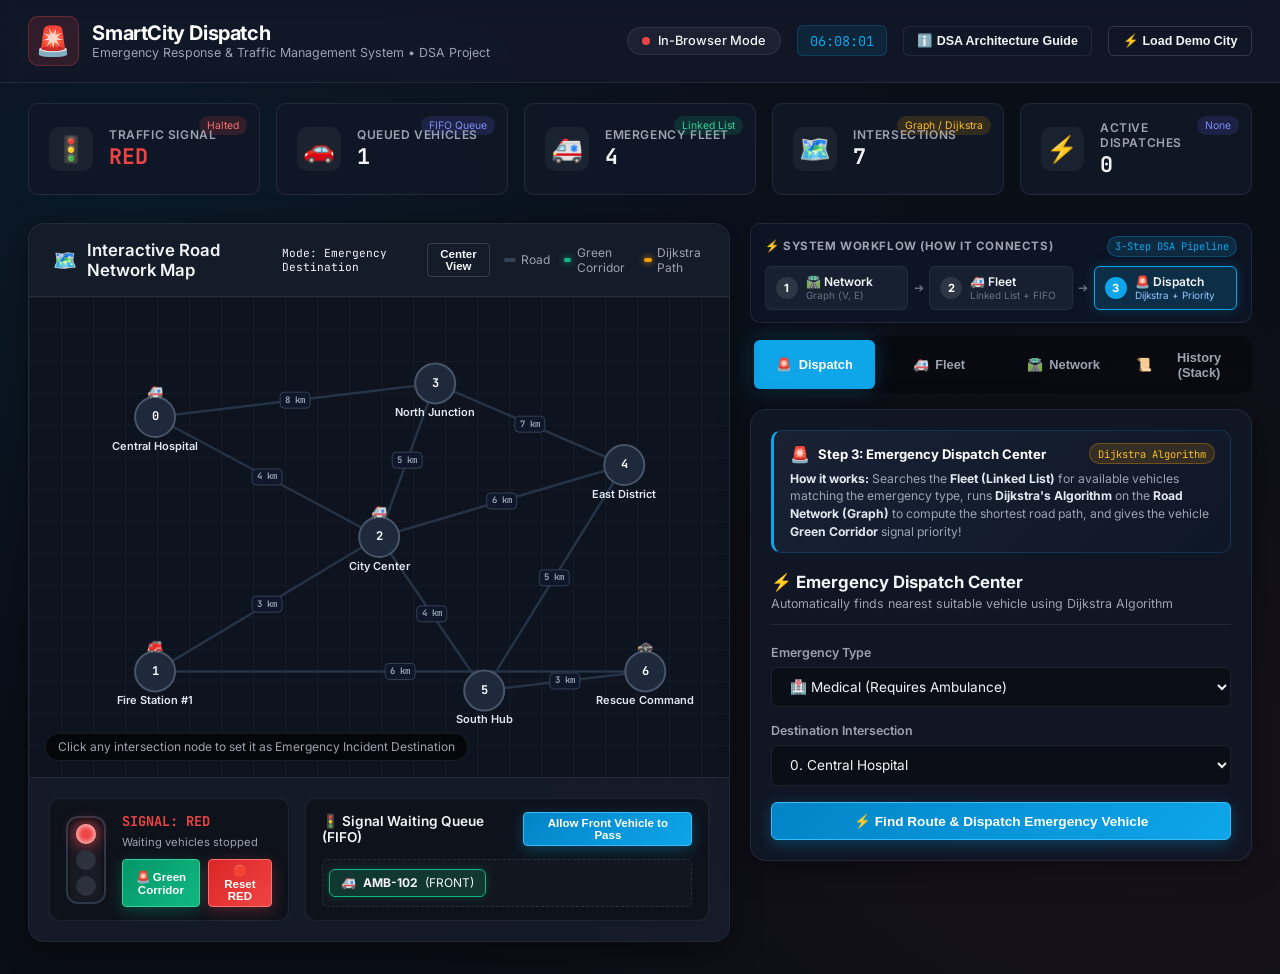
==== commit a6ef667f: "Update index.html" ====
--- a/frontend/index.html
+++ b/frontend/index.html
@@ -10,7 +10,6 @@
   <link href="https://fonts.googleapis.com/css2?family=Inter:wght@300;400;500;600;700;800&family=JetBrains+Mono:wght@400;500;700&display=swap" rel="stylesheet">
 </head>
 <body>
-  <!-- Header Bar -->
   <header class="navbar">
     <div class="nav-brand">
       <div class="logo-icon">🚨</div>
@@ -35,7 +34,6 @@
     </div>
   </header>
 
-  <!-- Top KPI Cards -->
   <section class="kpi-strip">
     <div class="kpi-card">
       <div class="kpi-icon signal-icon" id="kpiSignalIcon">🚦</div>
@@ -83,9 +81,7 @@
     </div>
   </section>
 
-  <!-- Main Container -->
   <main class="main-layout">
-    <!-- Left Column: Interactive City Graph Canvas -->
     <section class="map-section card">
       <div class="card-header">
         <div class="card-title">
@@ -106,7 +102,6 @@
         <div class="canvas-overlay" id="canvasOverlay">
           <div class="overlay-pill" id="overlayText">Click any intersection node to select it as Destination</div>
         </div>
-        <!-- Active Simulation Floating Banner -->
         <div class="sim-banner hidden" id="simBanner">
           <div class="sim-banner-content">
             <span class="spinner"></span>
@@ -121,7 +116,6 @@
         </div>
       </div>
 
-      <!-- Traffic Signal & Queue Control Strip underneath Map -->
       <div class="signal-queue-strip">
         <div class="traffic-light-box">
           <div class="light-housing">
@@ -151,9 +145,7 @@
       </div>
     </section>
 
-    <!-- Right Column: Operations Panel -->
     <aside class="control-panel">
-      <!-- System Workflow Pipeline (DSA Lifecycle Stepper) -->
       <div class="pipeline-container">
         <div class="pipeline-header">
           <span class="pipeline-title">⚡ SYSTEM WORKFLOW (HOW IT CONNECTS)</span>
@@ -186,7 +178,6 @@
         </div>
       </div>
 
-      <!-- Tab Navigation -->
       <nav class="tabs-nav">
         <button class="tab-btn active" data-tab="tab-dispatch">
           <span class="tab-icon">🚨</span> Dispatch
@@ -202,10 +193,8 @@
         </button>
       </nav>
 
-      <!-- Tab 1: Emergency Dispatch -->
       <div class="tab-content active" id="tab-dispatch">
         <div class="card panel-card">
-          <!-- DSA Concept Explainer -->
           <div class="concept-banner">
             <div class="concept-header">
               <span class="concept-icon">🚨</span>
@@ -244,7 +233,6 @@
             </button>
           </form>
 
-          <!-- Dispatch Result Box -->
           <div class="dispatch-result-box hidden" id="dispatchResultBox">
             <div class="result-header">
               <span class="badge badge-success">Dispatch Confirmed</span>
@@ -257,7 +245,6 @@
               <div><strong>To:</strong> <span id="resultDest">City Center</span></div>
             </div>
             <div class="route-path-flow" id="resultPathFlow">
-              <!-- Path steps rendered dynamically -->
             </div>
             <button class="btn btn-warning btn-block btn-sim" id="btnSimulateRoute">
               ▶️ Simulate Green Corridor Route
@@ -266,10 +253,8 @@
         </div>
       </div>
 
-      <!-- Tab 2: Vehicle Fleet Management -->
       <div class="tab-content" id="tab-vehicles">
         <div class="card panel-card">
-          <!-- DSA Concept Explainer -->
           <div class="concept-banner">
             <div class="concept-header">
               <span class="concept-icon">🚑</span>
@@ -286,7 +271,6 @@
             <p>Register, locate, and enqueue emergency vehicles</p>
           </div>
 
-          <!-- Add Vehicle Sub-card -->
           <div class="sub-form-section">
             <h4>Register New Vehicle</h4>
             <form id="addVehicleForm" class="inline-form">
@@ -300,7 +284,6 @@
             </form>
           </div>
 
-          <!-- Assign Location Sub-card -->
           <div class="sub-form-section">
             <div class="section-title-row">
               <h4>Station Vehicle at Intersection</h4>
@@ -317,7 +300,6 @@
             </form>
           </div>
 
-          <!-- Add to Signal Queue -->
           <div class="sub-form-section">
             <h4>Add to Traffic Queue</h4>
             <form id="enqueueForm" class="inline-form">
@@ -328,7 +310,6 @@
             </form>
           </div>
 
-          <!-- Fleet List Table -->
           <div class="table-wrapper">
             <table class="data-table">
               <thead>
@@ -348,10 +329,8 @@
         </div>
       </div>
 
-      <!-- Tab 3: Road Network Builder -->
       <div class="tab-content" id="tab-network">
         <div class="card panel-card">
-          <!-- DSA Concept Explainer -->
           <div class="concept-banner">
             <div class="concept-header">
               <span class="concept-icon">🛣️</span>
@@ -368,7 +347,6 @@
             <p>Add intersections and bidirectional weighted roads</p>
           </div>
 
-          <!-- Add Intersection -->
           <div class="sub-form-section">
             <h4>1. Add Intersection (Node)</h4>
             <form id="addIntersectionForm" class="inline-form">
@@ -377,14 +355,12 @@
             </form>
           </div>
 
-          <!-- Add Road (Edge) -->
           <div class="sub-form-section">
             <div class="section-title-row">
               <h4>2. Connect Road (Edge)</h4>
               <span class="map-hint-pill">💡 Or click 2 nodes on map</span>
             </div>
 
-            <!-- Active Map Selection Feedback Pill -->
             <div class="connect-selection-pill" id="connectSelectionPill">
               <span class="pill-dot" id="pillDot"></span>
               <span id="connectSelectionText">Click a node on the map to select Road Source, or use dropdowns below.</span>
@@ -416,7 +392,6 @@
             </form>
           </div>
 
-          <!-- Dual Tables: Intersections & Existing Roads -->
           <div class="sub-form-section">
             <h4 class="table-section-title">Intersections (Graph Vertices)</h4>
             <div class="table-wrapper">
@@ -435,7 +410,6 @@
             </div>
           </div>
 
-          <!-- Existing Roads Table -->
           <div class="sub-form-section">
             <h4 class="table-section-title">Existing Roads (Graph Weighted Edges)</h4>
             <div class="table-wrapper" id="roadsTableWrapper">
@@ -457,10 +431,8 @@
         </div>
       </div>
 
-      <!-- Tab 4: Action History (Stack) -->
       <div class="tab-content" id="tab-history">
         <div class="card panel-card">
-          <!-- DSA Concept Explainer -->
           <div class="concept-banner">
             <div class="concept-header">
               <span class="concept-icon">📜</span>
@@ -484,10 +456,8 @@
     </aside>
   </main>
 
-  <!-- Notification Toast -->
   <div class="toast-container" id="toastContainer"></div>
 
-  <!-- DSA Architecture & Workflow Modal -->
   <div class="modal-backdrop hidden" id="dsaGuideModal">
     <div class="modal-card">
       <div class="modal-header">
@@ -502,7 +472,6 @@
       </div>
 
       <div class="modal-body">
-        <!-- Visual Workflow Diagram -->
         <div class="modal-section">
           <h4>🔄 Complete Emergency Response Workflow</h4>
           <div class="dsa-flow-diagram">
@@ -529,7 +498,6 @@
           </div>
         </div>
 
-        <!-- 5 Core DSA Structures -->
         <div class="modal-section">
           <h4>📚 Data Structures & Algorithms Used</h4>
           <div class="dsa-grid">
--- a/frontend/style.css
+++ b/frontend/style.css
@@ -1,8 +1,3 @@
-/* ==========================================================================
-   SMART CITY EMERGENCY RESPONSE SYSTEM - STYLESHEET
-   High-tech Smart City Command Dashboard Theme
-   ========================================================================== */
-
 :root {
   --bg-primary: #0a0e17;
   --bg-secondary: #111827;
@@ -56,7 +51,6 @@
   overflow-x: hidden;
 }
 
-/* Header & Navbar */
 .navbar {
   display: flex;
   justify-content: space-between;
@@ -141,7 +135,6 @@
   border-radius: var(--radius-sm);
 }
 
-/* KPI Top Strip */
 .kpi-strip {
   display: grid;
   grid-template-columns: repeat(auto-fit, minmax(200px, 1fr));
@@ -213,7 +206,6 @@
 .kpi-badge.warning { background: rgba(245, 158, 11, 0.15); color: #fbbf24; }
 .kpi-badge.danger { background: rgba(239, 68, 68, 0.15); color: #f87171; }
 
-/* Main Split Layout */
 .main-layout {
   display: grid;
   grid-template-columns: 1.4fr 1fr;
@@ -228,7 +220,6 @@
   }
 }
 
-/* Card Container */
 .card {
   background: var(--bg-card);
   border: 1px solid var(--border-color);
@@ -277,7 +268,6 @@
   border: 1px solid rgba(14, 165, 233, 0.25);
 }
 
-/* Canvas Viewport */
 .canvas-wrapper {
   position: relative;
   width: 100%;
@@ -337,7 +327,6 @@
 .legend-color.corridor-road { background: #10b981; box-shadow: 0 0 6px #10b981; }
 .legend-color.shortest-road { background: #f59e0b; box-shadow: 0 0 6px #f59e0b; }
 
-/* Simulation Floating Banner */
 .sim-banner {
   position: absolute;
   top: 1rem;
@@ -408,7 +397,6 @@
   to { transform: rotate(360deg); }
 }
 
-/* Signal and Queue Strip */
 .signal-queue-strip {
   display: grid;
   grid-template-columns: 240px 1fr;
@@ -485,7 +473,6 @@
   color: var(--text-muted);
 }
 
-/* Queue Display */
 .queue-display-box {
   background: rgba(0, 0, 0, 0.3);
   padding: 0.85rem 1rem;
@@ -545,7 +532,6 @@
   font-style: italic;
 }
 
-/* Tabs Navigation */
 .tabs-nav {
   display: flex;
   background: rgba(0, 0, 0, 0.3);
@@ -597,7 +583,6 @@
   to { opacity: 1; transform: translateY(0); }
 }
 
-/* Panel Card */
 .panel-card {
   padding: 1.25rem;
 }
@@ -619,7 +604,6 @@
   color: var(--text-muted);
 }
 
-/* Forms */
 .control-form {
   display: flex;
   flex-direction: column;
@@ -688,7 +672,6 @@
   font-weight: 600;
 }
 
-/* Buttons */
 .btn {
   background: var(--bg-card);
   border: 1px solid var(--border-color);
@@ -773,7 +756,6 @@
   margin-top: 0.3rem;
 }
 
-/* Dispatch Result Box */
 .dispatch-result-box {
   background: rgba(14, 165, 233, 0.08);
   border: 1px solid rgba(14, 165, 233, 0.3);
@@ -836,7 +818,6 @@
   color: var(--text-dim);
 }
 
-/* Tables */
 .table-wrapper {
   max-height: 280px;
   overflow-y: auto;
@@ -884,7 +865,6 @@
 .badge-danger { background: rgba(239, 68, 68, 0.2); color: #f87171; }
 .badge-info { background: rgba(99, 102, 241, 0.2); color: #818cf8; }
 
-/* History Stack (LIFO) */
 .history-list {
   display: flex;
   flex-direction: column;
@@ -924,7 +904,6 @@
   font-style: italic;
 }
 
-/* Toast Notifications */
 .toast-container {
   position: fixed;
   bottom: 1.5rem;
@@ -962,12 +941,6 @@
   to { opacity: 1; transform: translateY(0); }
 }
 
-
-/* ==========================================================================
-   SYSTEM WORKFLOW PIPELINE & DSA EXTENSIONS
-   ========================================================================== */
-
-/* Pipeline Container */
 .pipeline-container {
   background: rgba(15, 23, 42, 0.7);
   border: 1px solid var(--border-color);
@@ -1080,7 +1053,6 @@
   flex-shrink: 0;
 }
 
-/* Concept Explainer Banners */
 .concept-banner {
   background: linear-gradient(135deg, rgba(30, 41, 59, 0.7) 0%, rgba(15, 23, 42, 0.8) 100%);
   border: 1px solid rgba(14, 165, 233, 0.2);
@@ -1145,7 +1117,6 @@
   color: #e2e8f0;
 }
 
-/* Section Title Row with Hint */
 .section-title-row {
   display: flex;
   justify-content: space-between;
@@ -1167,7 +1138,6 @@
   border-radius: var(--radius-full);
 }
 
-/* Connect Selection Live Pill */
 .connect-selection-pill {
   display: flex;
   align-items: center;
@@ -1255,7 +1225,6 @@
   color: #fff;
 }
 
-/* Modal Guide */
 .modal-backdrop {
   position: fixed;
   top: 0;
@@ -1369,7 +1338,6 @@
   gap: 0.4rem;
 }
 
-/* Workflow Flow Diagram */
 .dsa-flow-diagram {
   display: flex;
   align-items: center;
@@ -1432,7 +1400,6 @@
   font-size: 1.25rem;
 }
 
-/* DSA Grid */
 .dsa-grid {
   display: grid;
   grid-template-columns: repeat(auto-fit, minmax(220px, 1fr));
